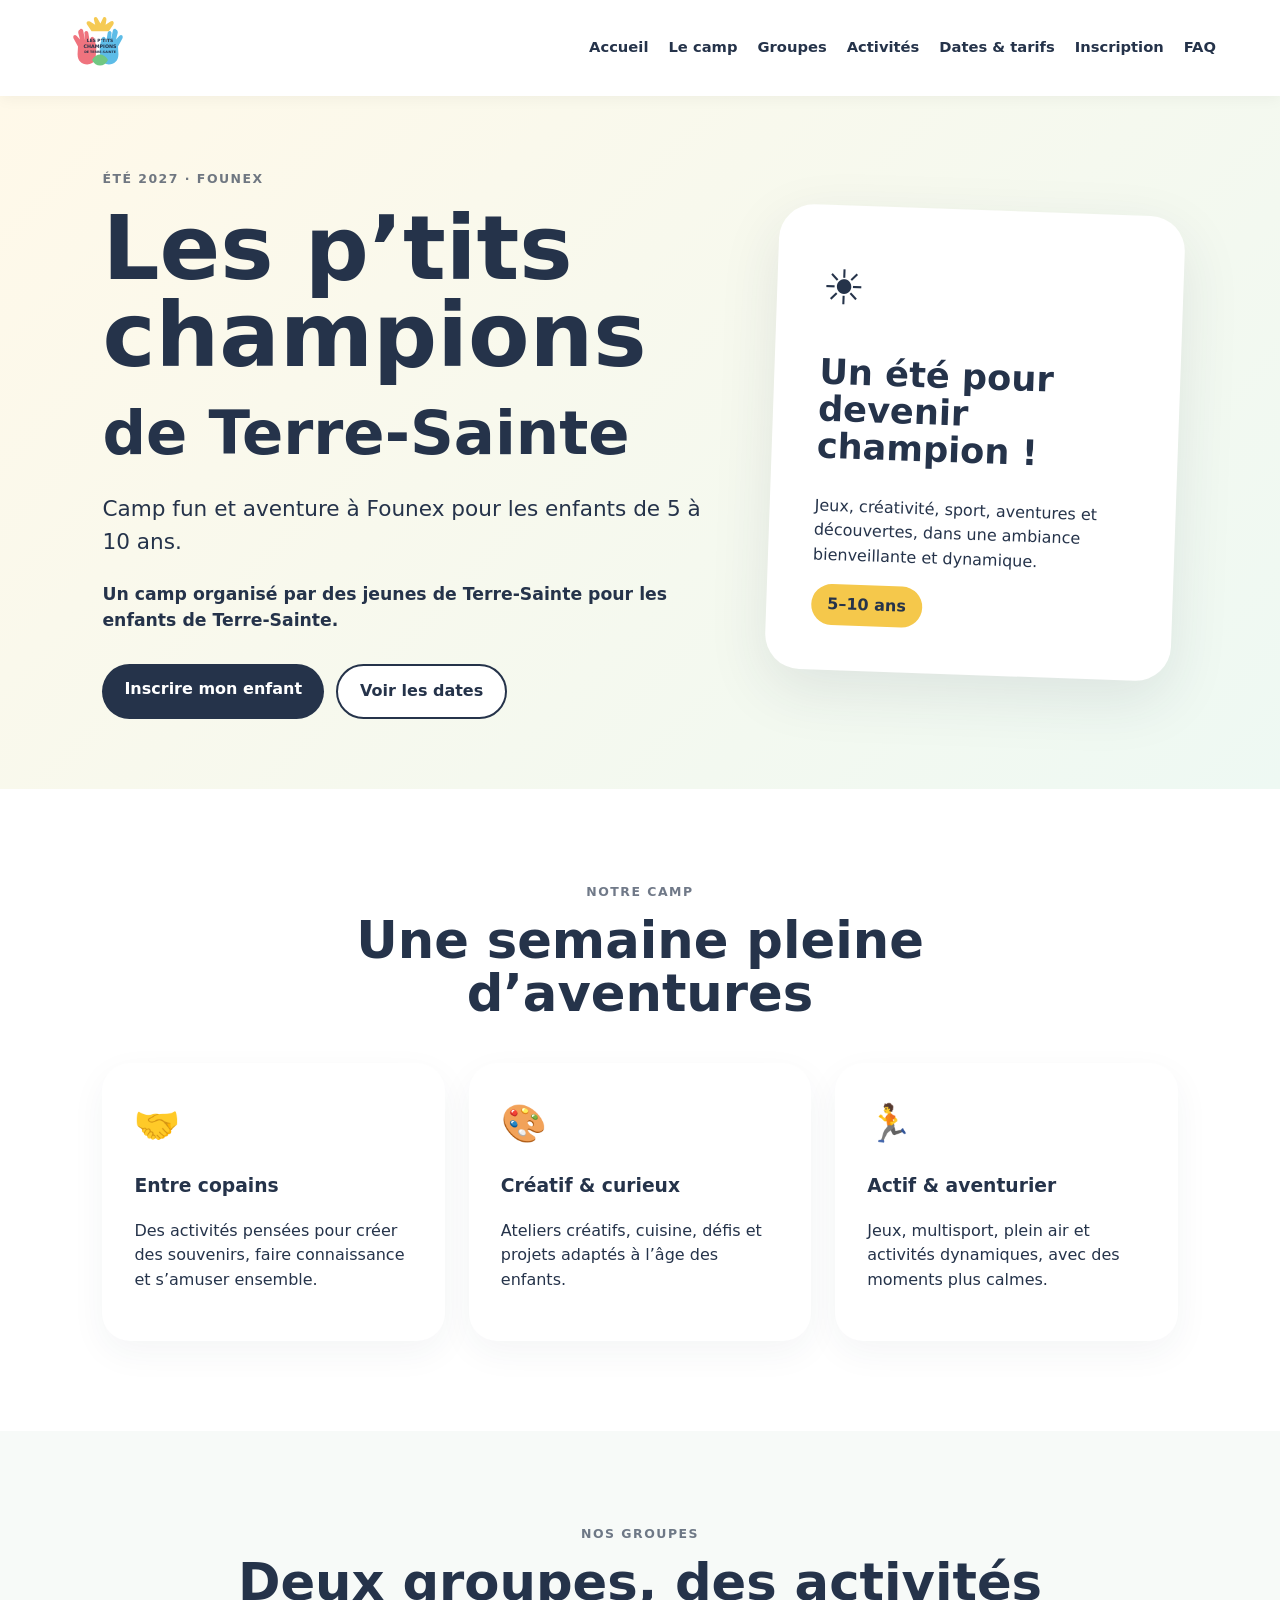
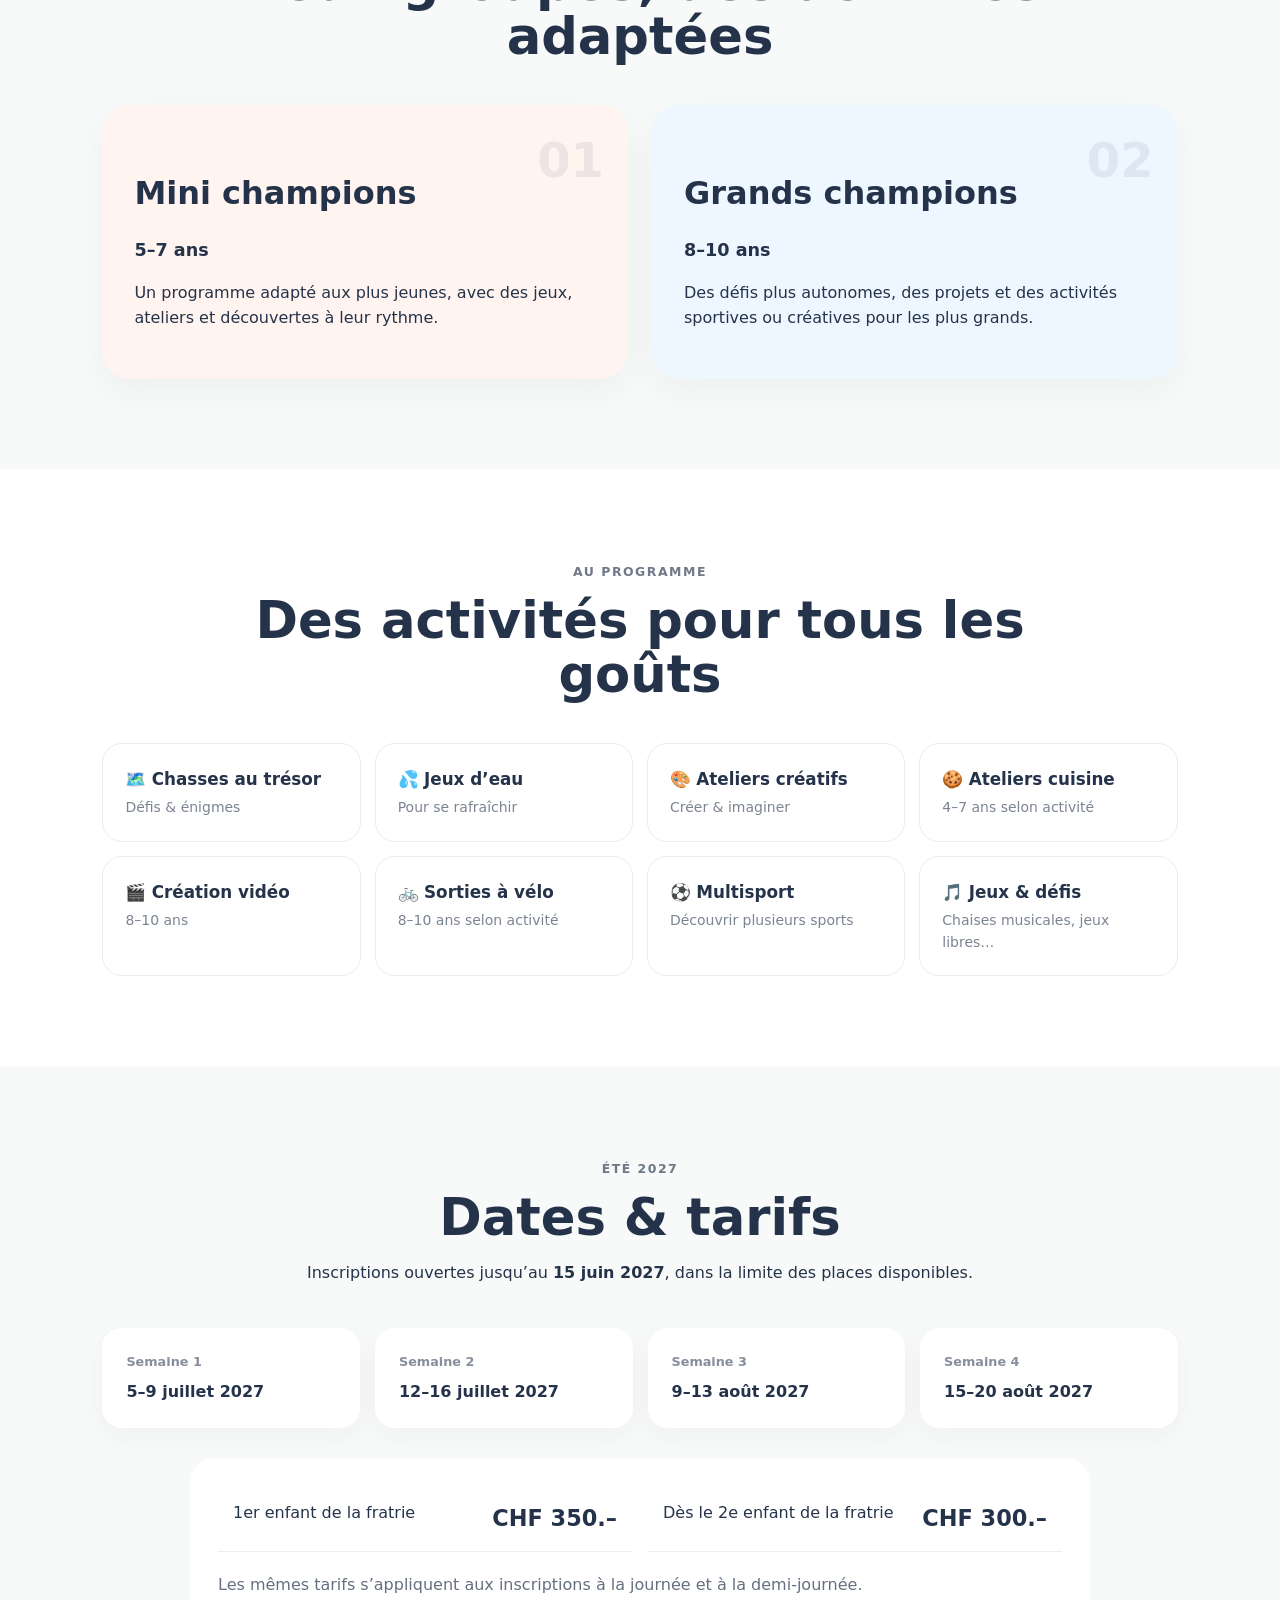
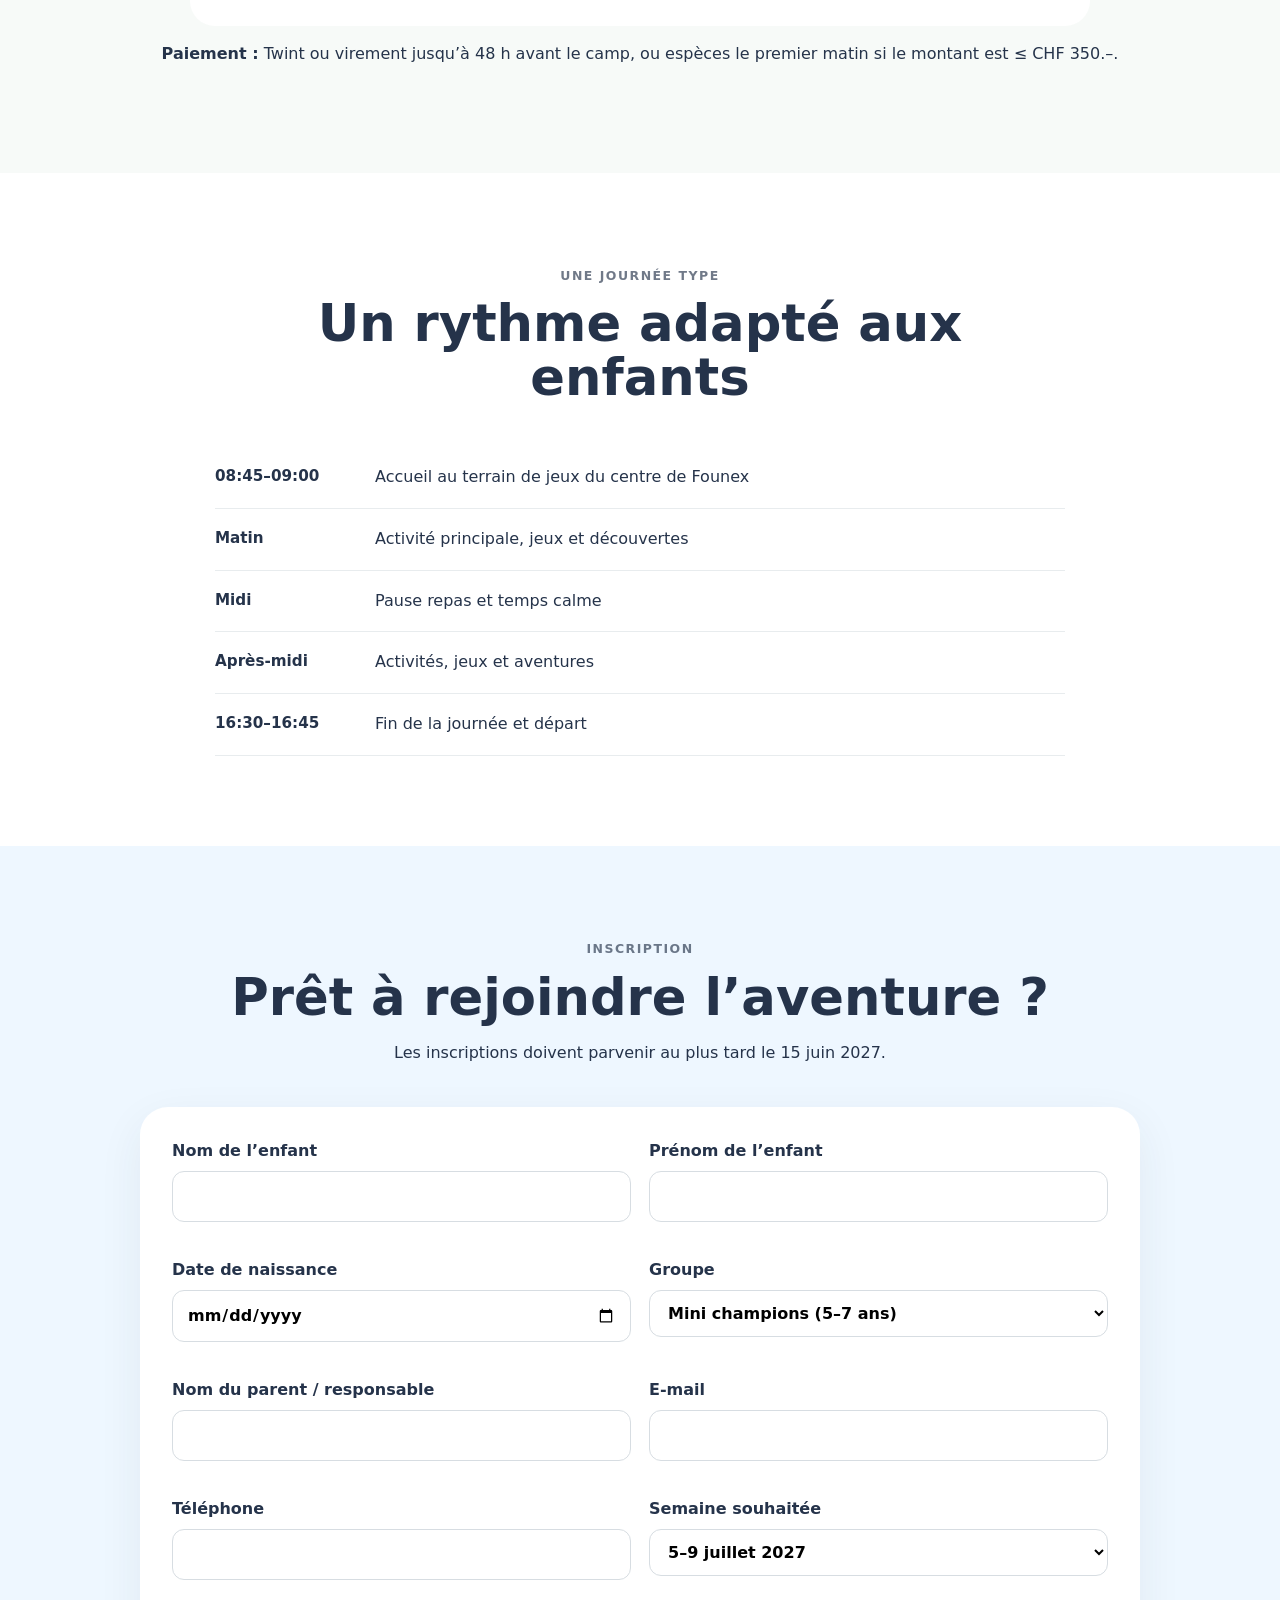
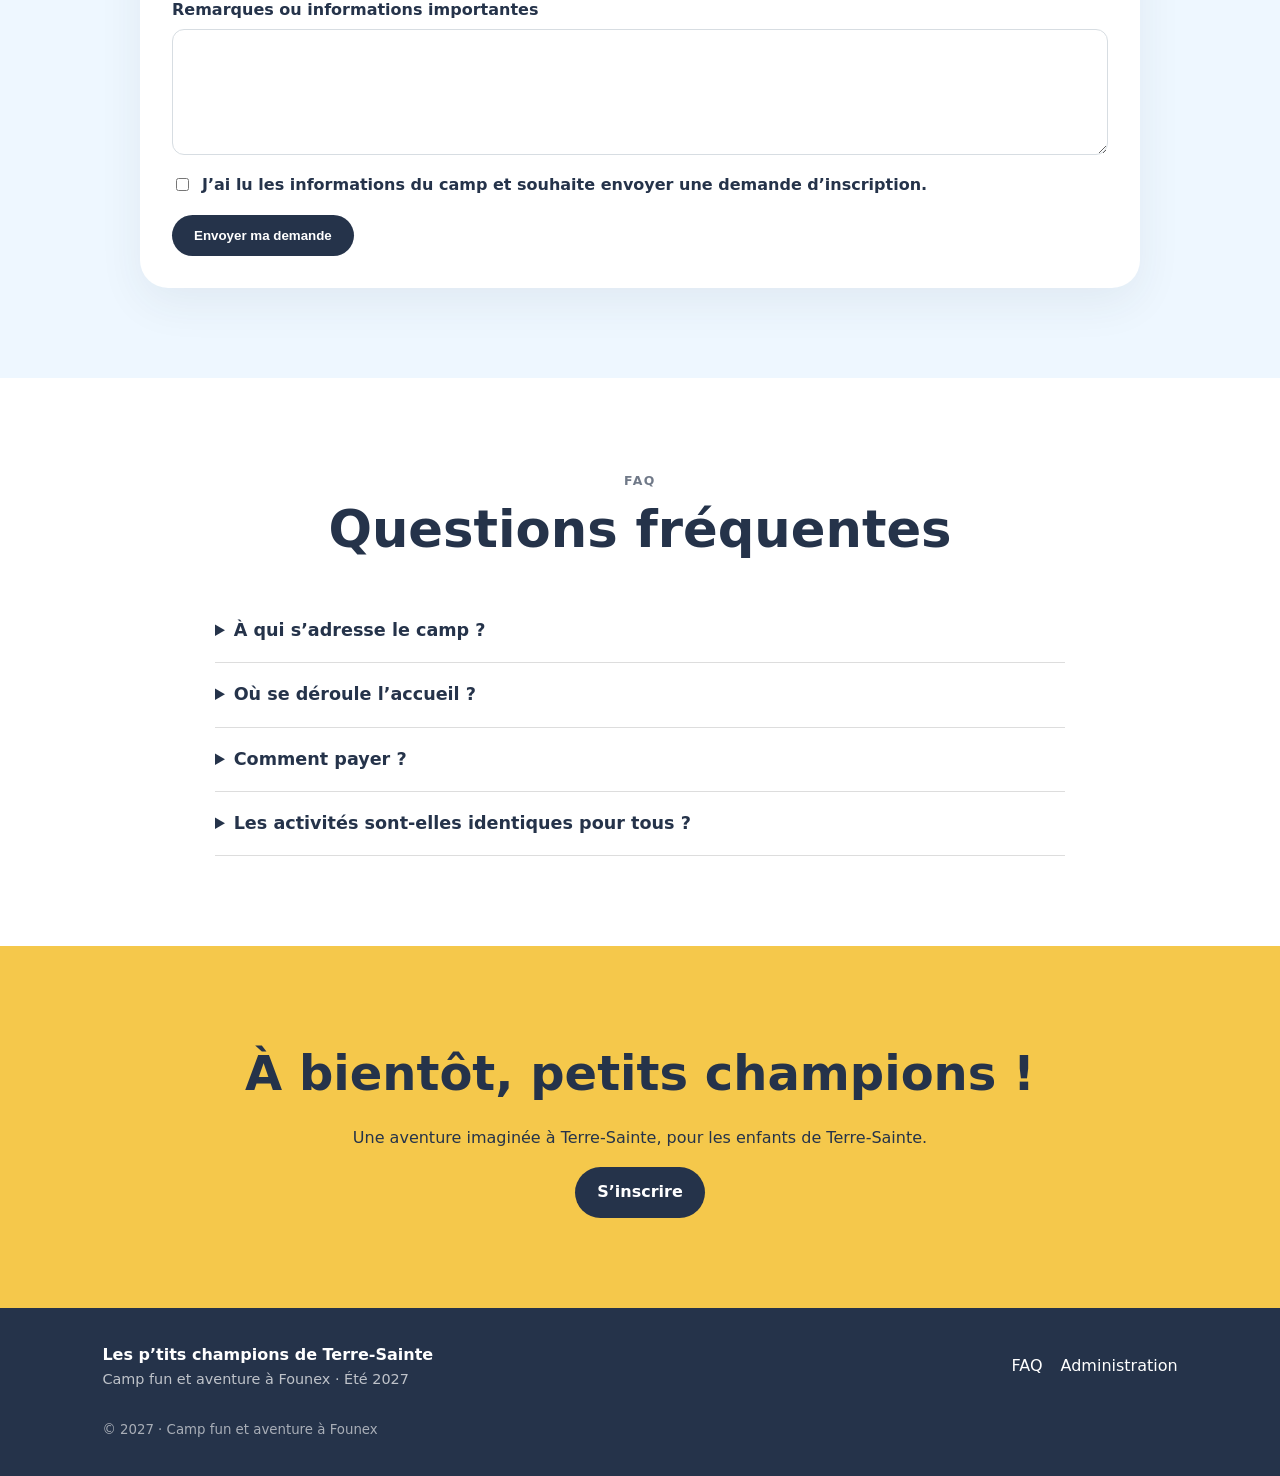
==== index.html @ ff78945b "Add files via upload" ====
<!doctype html>
<html lang="fr">
<head>
  <meta charset="utf-8">
  <meta name="viewport" content="width=device-width, initial-scale=1">
  <title>Les p’tits champions de Terre-Sainte | Camp fun et aventure à Founex</title>
  <meta name="description" content="Camp fun et aventure à Founex pour les enfants de Terre-Sainte, de 5 à 10 ans. Été 2027.">
  <link rel="stylesheet" href="styles.css">
</head>
<body>
<header class="site-header">
  <a class="brand" href="#accueil" aria-label="Accueil">
    <svg class="logo" viewBox="0 0 180 180" aria-hidden="true">
      <circle cx="90" cy="90" r="84" fill="#fff"/>
      <g opacity=".95">
        <path fill="#ef6c78" d="M46 55c-7-4-12 1-10 9l4 15-8-9c-5-5-11-1-8 6l11 20-1 18c-1 17 10 27 24 27 9 0 17-5 21-13l2-31-5-20c-2-7-9-7-10 0l-1 11-4-25c-1-7-8-8-10-1l2 20-5-25c-1-6-8-7-9-1z"/>
        <path fill="#55b9e6" d="M124 55c7-4 12 1 10 9l-4 15 8-9c5-5 11-1 8 6l-11 20 1 18c1 17-10 27-24 27-9 0-17-5-21-13l-2-31 5-20c2-7 9-7 10 0l1 11 4-25c1-7 8-8 10-1l-2 20 5-25c1-6 8-7 9-1z"/>
        <path fill="#f5c84b" d="M58 42c-4-6 1-11 7-8l13 8-3-12c-2-7 5-10 9-4l7 13 6-13c3-6 10-3 9 4l-2 12 12-8c6-4 11 2 7 8l-11 16H69z"/>
        <path fill="#69c57c" d="M70 130c4-9 13-14 20-14s16 5 20 14c-5 9-12 14-20 14s-15-5-20-14z"/>
      </g>
      <text x="90" y="84" text-anchor="middle" font-size="11" font-weight="800" fill="#25334a">LES P’TITS</text>
      <text x="90" y="99" text-anchor="middle" font-size="12" font-weight="900" fill="#25334a">CHAMPIONS</text>
      <text x="90" y="113" text-anchor="middle" font-size="8" font-weight="700" fill="#25334a">DE TERRE-SAINTE</text>
    </svg>
  </a>
  <button class="menu-toggle" aria-label="Ouvrir le menu">☰</button>
  <nav class="nav">
    <a href="#accueil">Accueil</a><a href="#camp">Le camp</a><a href="#groupes">Groupes</a>
    <a href="#activites">Activités</a><a href="#dates">Dates & tarifs</a><a href="#inscription">Inscription</a><a href="#faq">FAQ</a>
  </nav>
</header>

<main>
<section id="accueil" class="hero">
  <div class="hero-copy">
    <span class="eyebrow">ÉTÉ 2027 · FOUNEX</span>
    <h1>Les p’tits champions<br><span>de Terre-Sainte</span></h1>
    <p class="lead">Camp fun et aventure à Founex pour les enfants de 5 à 10 ans.</p>
    <p class="intro"><strong>Un camp organisé par des jeunes de Terre-Sainte pour les enfants de Terre-Sainte.</strong></p>
    <div class="actions"><a class="btn primary" href="#inscription">Inscrire mon enfant</a><a class="btn secondary" href="#dates">Voir les dates</a></div>
  </div>
  <div class="hero-card">
    <div class="sun">☀️</div>
    <h2>Un été pour<br>devenir champion !</h2>
    <p>Jeux, créativité, sport, aventures et découvertes, dans une ambiance bienveillante et dynamique.</p>
    <div class="age">5–10 ans</div>
  </div>
</section>

<section id="camp" class="section">
  <div class="section-heading"><span class="eyebrow">NOTRE CAMP</span><h2>Une semaine pleine d’aventures</h2></div>
  <div class="cards three">
    <article class="card"><div class="icon">🤝</div><h3>Entre copains</h3><p>Des activités pensées pour créer des souvenirs, faire connaissance et s’amuser ensemble.</p></article>
    <article class="card"><div class="icon">🎨</div><h3>Créatif & curieux</h3><p>Ateliers créatifs, cuisine, défis et projets adaptés à l’âge des enfants.</p></article>
    <article class="card"><div class="icon">🏃</div><h3>Actif & aventurier</h3><p>Jeux, multisport, plein air et activités dynamiques, avec des moments plus calmes.</p></article>
  </div>
</section>

<section id="groupes" class="section tinted">
  <div class="section-heading"><span class="eyebrow">NOS GROUPES</span><h2>Deux groupes, des activités adaptées</h2></div>
  <div class="cards two">
    <article class="group-card mini"><div class="group-number">01</div><h3>Mini champions</h3><p class="age-label">5–7 ans</p><p>Un programme adapté aux plus jeunes, avec des jeux, ateliers et découvertes à leur rythme.</p></article>
    <article class="group-card grands"><div class="group-number">02</div><h3>Grands champions</h3><p class="age-label">8–10 ans</p><p>Des défis plus autonomes, des projets et des activités sportives ou créatives pour les plus grands.</p></article>
  </div>
</section>

<section id="activites" class="section">
  <div class="section-heading"><span class="eyebrow">AU PROGRAMME</span><h2>Des activités pour tous les goûts</h2></div>
  <div class="activity-grid">
    <div>🗺️ <strong>Chasses au trésor</strong><small>Défis & énigmes</small></div>
    <div>💦 <strong>Jeux d’eau</strong><small>Pour se rafraîchir</small></div>
    <div>🎨 <strong>Ateliers créatifs</strong><small>Créer & imaginer</small></div>
    <div>🍪 <strong>Ateliers cuisine</strong><small>4–7 ans selon activité</small></div>
    <div>🎬 <strong>Création vidéo</strong><small>8–10 ans</small></div>
    <div>🚲 <strong>Sorties à vélo</strong><small>8–10 ans selon activité</small></div>
    <div>⚽ <strong>Multisport</strong><small>Découvrir plusieurs sports</small></div>
    <div>🎵 <strong>Jeux & défis</strong><small>Chaises musicales, jeux libres…</small></div>
  </div>
</section>

<section id="dates" class="section tinted">
  <div class="section-heading"><span class="eyebrow">ÉTÉ 2027</span><h2>Dates & tarifs</h2><p>Inscriptions ouvertes jusqu’au <strong>15 juin 2027</strong>, dans la limite des places disponibles.</p></div>
  <div class="dates-grid">
    <div class="date-card"><span>Semaine 1</span><strong>5–9 juillet 2027</strong></div>
    <div class="date-card"><span>Semaine 2</span><strong>12–16 juillet 2027</strong></div>
    <div class="date-card"><span>Semaine 3</span><strong>9–13 août 2027</strong></div>
    <div class="date-card"><span>Semaine 4</span><strong>15–20 août 2027</strong></div>
  </div>
  <div class="price-box">
    <div><span>1er enfant de la fratrie</span><strong>CHF 350.–</strong></div>
    <div><span>Dès le 2e enfant de la fratrie</span><strong>CHF 300.–</strong></div>
    <p>Les mêmes tarifs s’appliquent aux inscriptions à la journée et à la demi-journée.</p>
  </div>
  <p class="payment"><strong>Paiement :</strong> Twint ou virement jusqu’à 48 h avant le camp, ou espèces le premier matin si le montant est ≤ CHF 350.–.</p>
</section>

<section class="section">
  <div class="section-heading"><span class="eyebrow">UNE JOURNÉE TYPE</span><h2>Un rythme adapté aux enfants</h2></div>
  <div class="timeline">
    <div><b>08:45–09:00</b><span>Accueil au terrain de jeux du centre de Founex</span></div>
    <div><b>Matin</b><span>Activité principale, jeux et découvertes</span></div>
    <div><b>Midi</b><span>Pause repas et temps calme</span></div>
    <div><b>Après-midi</b><span>Activités, jeux et aventures</span></div>
    <div><b>16:30–16:45</b><span>Fin de la journée et départ</span></div>
  </div>
</section>

<section id="inscription" class="section registration">
  <div class="section-heading"><span class="eyebrow">INSCRIPTION</span><h2>Prêt à rejoindre l’aventure ?</h2><p>Les inscriptions doivent parvenir au plus tard le 15 juin 2027.</p></div>
  <div class="form-card">
    <form onsubmit="event.preventDefault(); alert('Merci ! Le formulaire est prêt à être relié à votre système d’inscription.');">
      <div class="form-grid">
        <label>Nom de l’enfant<input required name="child_name"></label>
        <label>Prénom de l’enfant<input required name="child_firstname"></label>
        <label>Date de naissance<input required type="date" name="birth"></label>
        <label>Groupe<select name="group"><option>Mini champions (5–7 ans)</option><option>Grands champions (8–10 ans)</option></select></label>
        <label>Nom du parent / responsable<input required name="parent"></label>
        <label>E-mail<input required type="email" name="email"></label>
        <label>Téléphone<input required name="phone"></label>
        <label>Semaine souhaitée<select name="week"><option>5–9 juillet 2027</option><option>12–16 juillet 2027</option><option>9–13 août 2027</option><option>15–20 août 2027</option></select></label>
      </div>
      <label>Remarques ou informations importantes<textarea name="notes" rows="4"></textarea></label>
      <label class="check"><input type="checkbox" required> J’ai lu les informations du camp et souhaite envoyer une demande d’inscription.</label>
      <button class="btn primary" type="submit">Envoyer ma demande</button>
    </form>
  </div>
</section>

<section id="faq" class="section">
  <div class="section-heading"><span class="eyebrow">FAQ</span><h2>Questions fréquentes</h2></div>
  <div class="faq">
    <details><summary>À qui s’adresse le camp ?</summary><p>Aux enfants de 5 à 10 ans, répartis en deux groupes : Mini champions (5–7 ans) et Grands champions (8–10 ans).</p></details>
    <details><summary>Où se déroule l’accueil ?</summary><p>L’accueil et le départ se font au terrain de jeux du centre de Founex, selon les horaires indiqués sur le site.</p></details>
    <details><summary>Comment payer ?</summary><p>Par Twint ou virement jusqu’à 48 heures avant le camp, ou en espèces le premier matin si le montant est inférieur ou égal à CHF 350.–.</p></details>
    <details><summary>Les activités sont-elles identiques pour tous ?</summary><p>Non. Certaines activités sont adaptées ou séparées selon les groupes d’âge.</p></details>
  </div>
</section>

<section class="cta"><h2>À bientôt, petits champions !</h2><p>Une aventure imaginée à Terre-Sainte, pour les enfants de Terre-Sainte.</p><a class="btn primary" href="#inscription">S’inscrire</a></section>
</main>

<footer><div class="footer-brand"><strong>Les p’tits champions de Terre-Sainte</strong><span>Camp fun et aventure à Founex · Été 2027</span></div><div><a href="#faq">FAQ</a><a href="admin.html">Administration</a></div><small>© 2027 · Camp fun et aventure à Founex</small></footer>
<script src="script.js"></script>
</body>
</html>
---- styles.css ----
*{box-sizing:border-box}html{scroll-behavior:smooth}body{margin:0;font-family:system-ui,-apple-system,BlinkMacSystemFont,"Segoe UI",sans-serif;color:#25334a;background:#fff;line-height:1.55}a{text-decoration:none;color:inherit}.site-header{position:sticky;top:0;z-index:20;display:flex;align-items:center;gap:28px;padding:8px 5%;background:rgba(255,255,255,.95);backdrop-filter:blur(12px);box-shadow:0 2px 15px #0000000d}.brand{display:block}.logo{width:72px;height:72px}.nav{margin-left:auto;display:flex;gap:20px;font-weight:700;font-size:.92rem}.nav a:hover{opacity:.65}.menu-toggle{display:none;border:0;background:none;font-size:1.6rem}.hero{min-height:640px;padding:70px 8%;display:grid;grid-template-columns:1.2fr .8fr;gap:60px;align-items:center;background:linear-gradient(135deg,#fff9e9,#eef9f3)}.eyebrow{letter-spacing:.12em;font-size:.78rem;font-weight:900;opacity:.65}.hero h1{font-size:clamp(3rem,7vw,6.5rem);line-height:.98;margin:14px 0 24px}.hero h1 span{font-size:.68em}.lead{font-size:1.35rem;max-width:650px}.intro{font-size:1.08rem;max-width:620px}.actions{display:flex;gap:12px;flex-wrap:wrap;margin-top:30px}.btn{display:inline-block;border:0;border-radius:999px;padding:13px 22px;font-weight:800;cursor:pointer}.primary{background:#25334a;color:#fff}.secondary{background:#fff;border:2px solid #25334a}.hero-card{background:#fff;border-radius:35px;padding:45px;box-shadow:0 20px 60px #25334a1a;transform:rotate(2deg)}.hero-card .sun{font-size:3rem}.hero-card h2{font-size:2.2rem;line-height:1.05}.age{display:inline-block;background:#f5c84b;border-radius:999px;padding:8px 16px;font-weight:900}.section{padding:90px 8%}.tinted{background:#f7faf8}.section-heading{max-width:850px;margin:0 auto 42px;text-align:center}.section-heading h2{font-size:clamp(2rem,4vw,3.4rem);line-height:1.05;margin:10px 0 14px}.cards{display:grid;gap:24px;max-width:1100px;margin:auto}.cards.three{grid-template-columns:repeat(3,1fr)}.cards.two{grid-template-columns:repeat(2,1fr)}.card,.group-card{padding:32px;border-radius:28px;background:#fff;box-shadow:0 12px 35px #25334a0d}.icon{font-size:2.3rem}.group-card{min-height:240px;position:relative;overflow:hidden}.group-card.mini{background:#fff4f0}.group-card.grands{background:#eef7ff}.group-number{position:absolute;right:24px;top:18px;font-size:3rem;font-weight:900;opacity:.08}.group-card h3{font-size:2rem;margin-bottom:0}.age-label{font-weight:900;font-size:1.1rem}.activity-grid{max-width:1100px;margin:auto;display:grid;grid-template-columns:repeat(4,1fr);gap:14px}.activity-grid div{padding:22px;background:#fff;border:1px solid #e9edf0;border-radius:20px;font-size:1.05rem}.activity-grid small{display:block;opacity:.6;margin-top:5px}.dates-grid{max-width:1100px;margin:auto;display:grid;grid-template-columns:repeat(4,1fr);gap:15px}.date-card{background:#fff;border-radius:20px;padding:24px;box-shadow:0 8px 25px #25334a0b}.date-card span{display:block;font-size:.8rem;font-weight:800;opacity:.55}.date-card strong{display:block;margin-top:8px}.price-box{max-width:900px;margin:30px auto 10px;background:#fff;border-radius:25px;padding:28px;display:grid;grid-template-columns:1fr 1fr;gap:16px}.price-box div{display:flex;justify-content:space-between;gap:20px;padding:15px;border-bottom:1px solid #eee}.price-box strong{font-size:1.4rem}.price-box p{grid-column:1/-1;margin:5px 0 0;opacity:.7}.payment{text-align:center}.timeline{max-width:850px;margin:auto}.timeline div{display:grid;grid-template-columns:160px 1fr;padding:18px 0;border-bottom:1px solid #e8ecee}.timeline b{font-size:.95rem}.registration{background:#eef7ff}.form-card{max-width:1000px;margin:auto;background:#fff;padding:32px;border-radius:28px;box-shadow:0 15px 45px #25334a12}.form-grid{display:grid;grid-template-columns:1fr 1fr;gap:18px}label{display:block;font-weight:700;margin-bottom:18px}input,select,textarea{display:block;width:100%;margin-top:7px;padding:12px 14px;border:1px solid #d7dde2;border-radius:12px;font:inherit;background:#fff}.check{display:flex;gap:10px;align-items:flex-start}.check input{width:auto;margin-top:5px}.faq{max-width:850px;margin:auto}.faq details{border-bottom:1px solid #ddd;padding:18px 0}.faq summary{cursor:pointer;font-weight:800;font-size:1.1rem}.cta{text-align:center;padding:90px 8%;background:#f5c84b}.cta h2{font-size:3rem;margin:0 0 8px}.cta .primary{background:#25334a}footer{padding:35px 8%;background:#25334a;color:#fff;display:flex;align-items:center;gap:30px;flex-wrap:wrap}footer div:nth-child(2){margin-left:auto;display:flex;gap:18px}footer small{width:100%;opacity:.6}.footer-brand span{display:block;opacity:.7;font-size:.9rem}@media(max-width:850px){.nav{display:none;position:absolute;left:0;right:0;top:88px;background:#fff;padding:20px 8%;flex-direction:column}.nav.open{display:flex}.menu-toggle{display:block;margin-left:auto}.hero{grid-template-columns:1fr;padding-top:45px}.hero-card{transform:none}.cards.three,.cards.two,.dates-grid,.activity-grid{grid-template-columns:1fr}.price-box,.form-grid{grid-template-columns:1fr}.price-box p{grid-column:auto}.timeline div{grid-template-columns:1fr;gap:4px}footer div:nth-child(2){margin-left:0}}
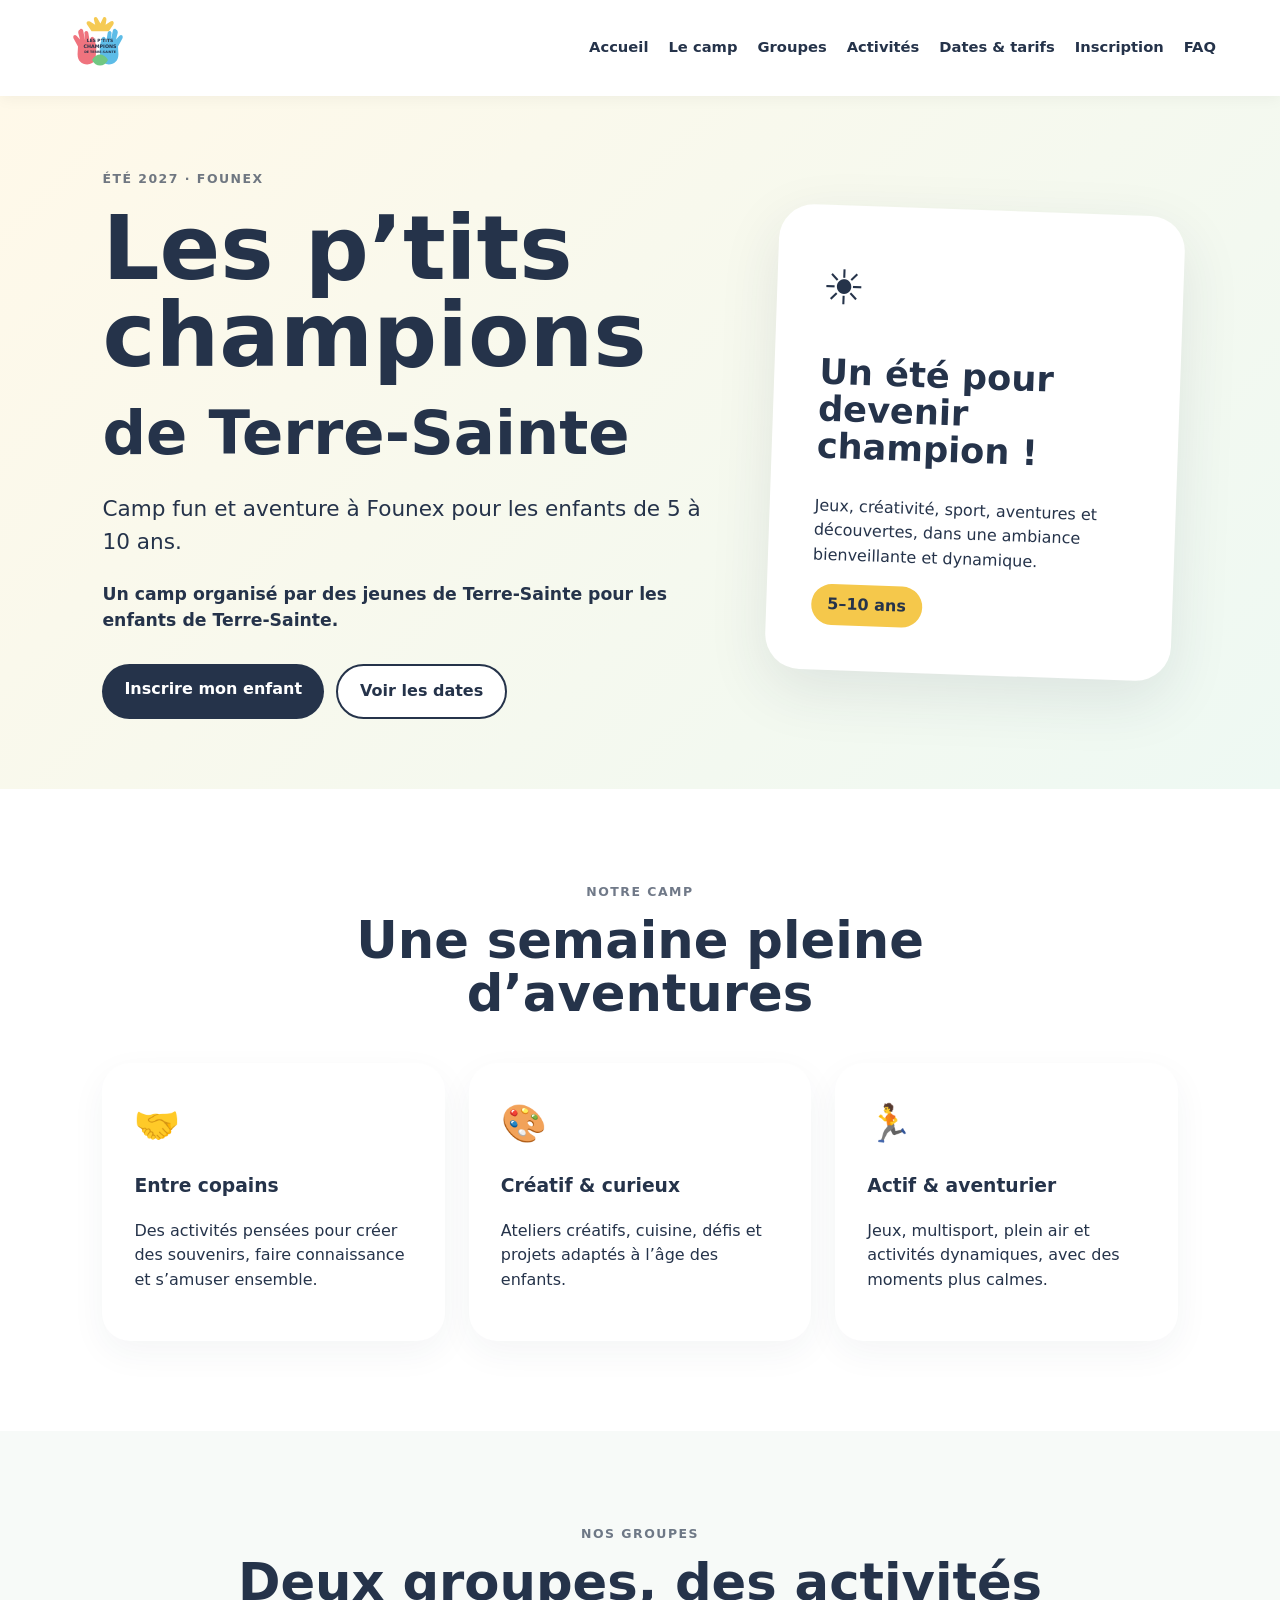
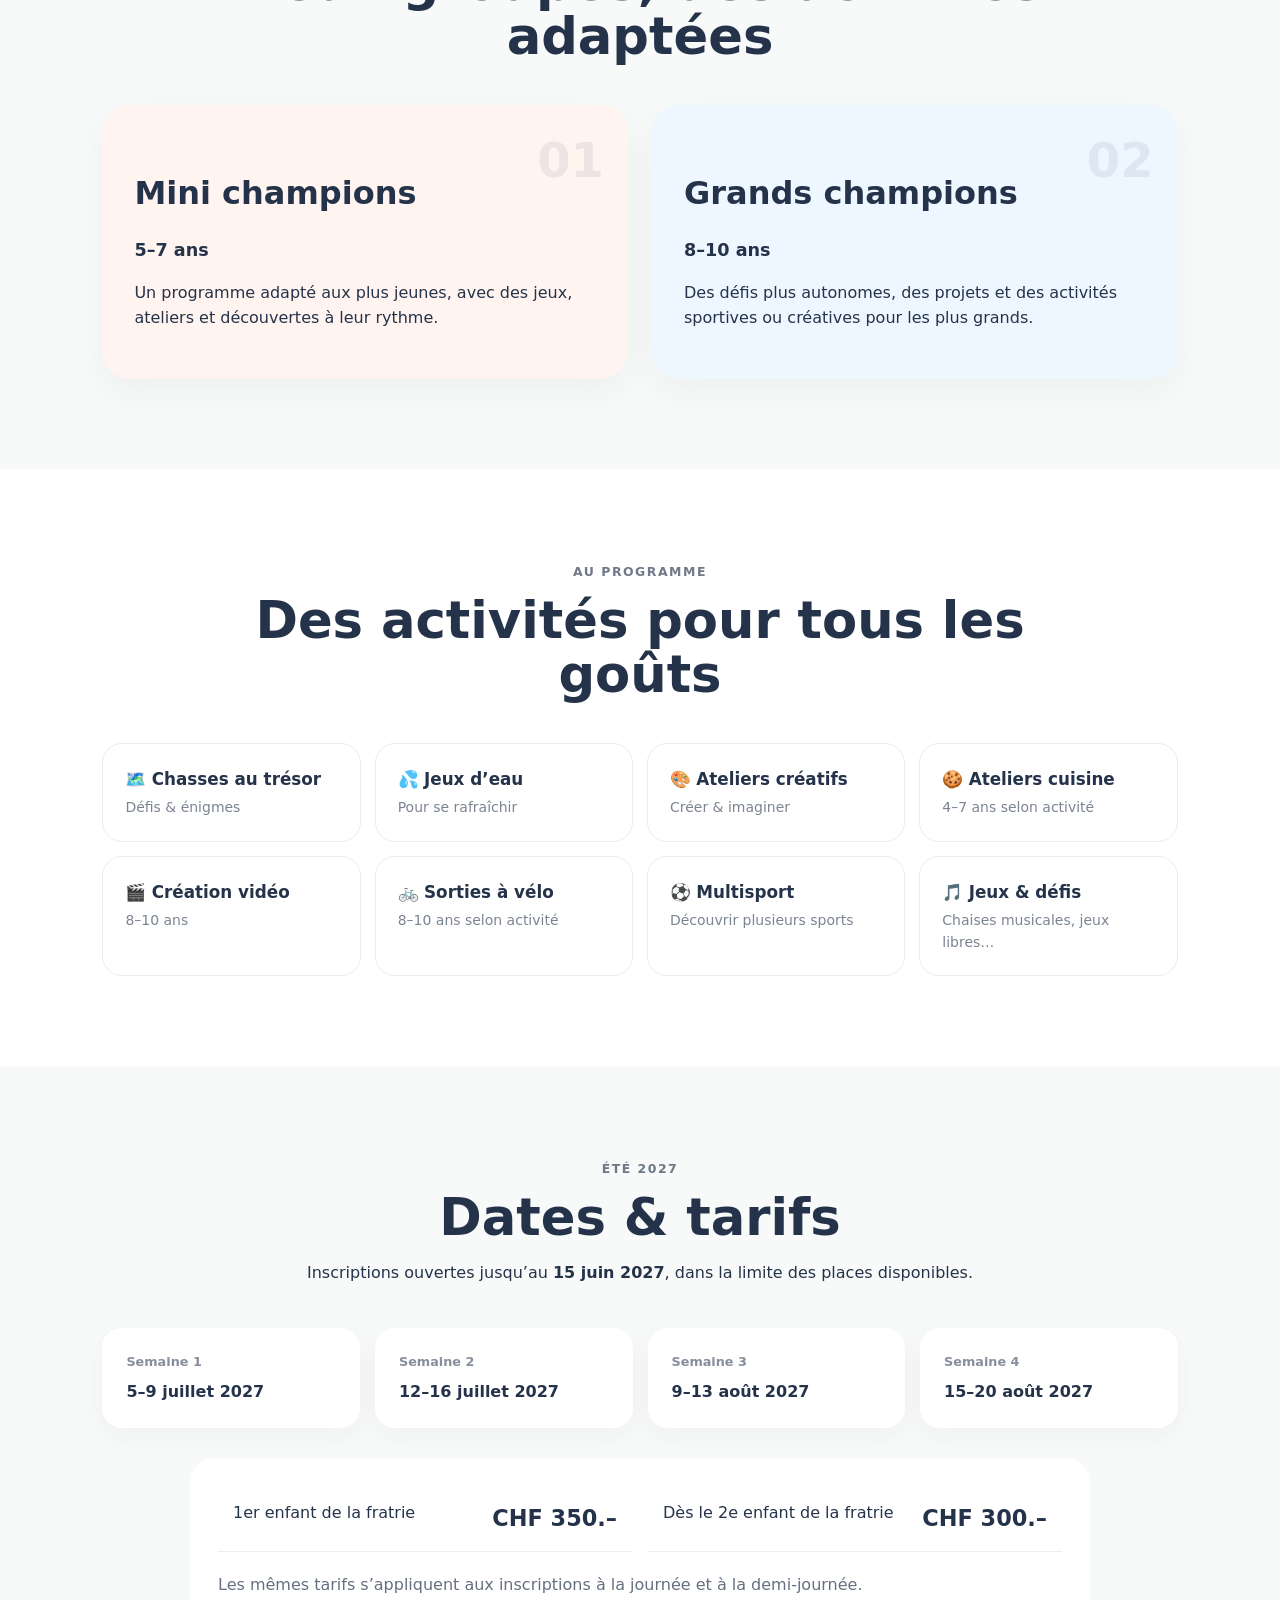
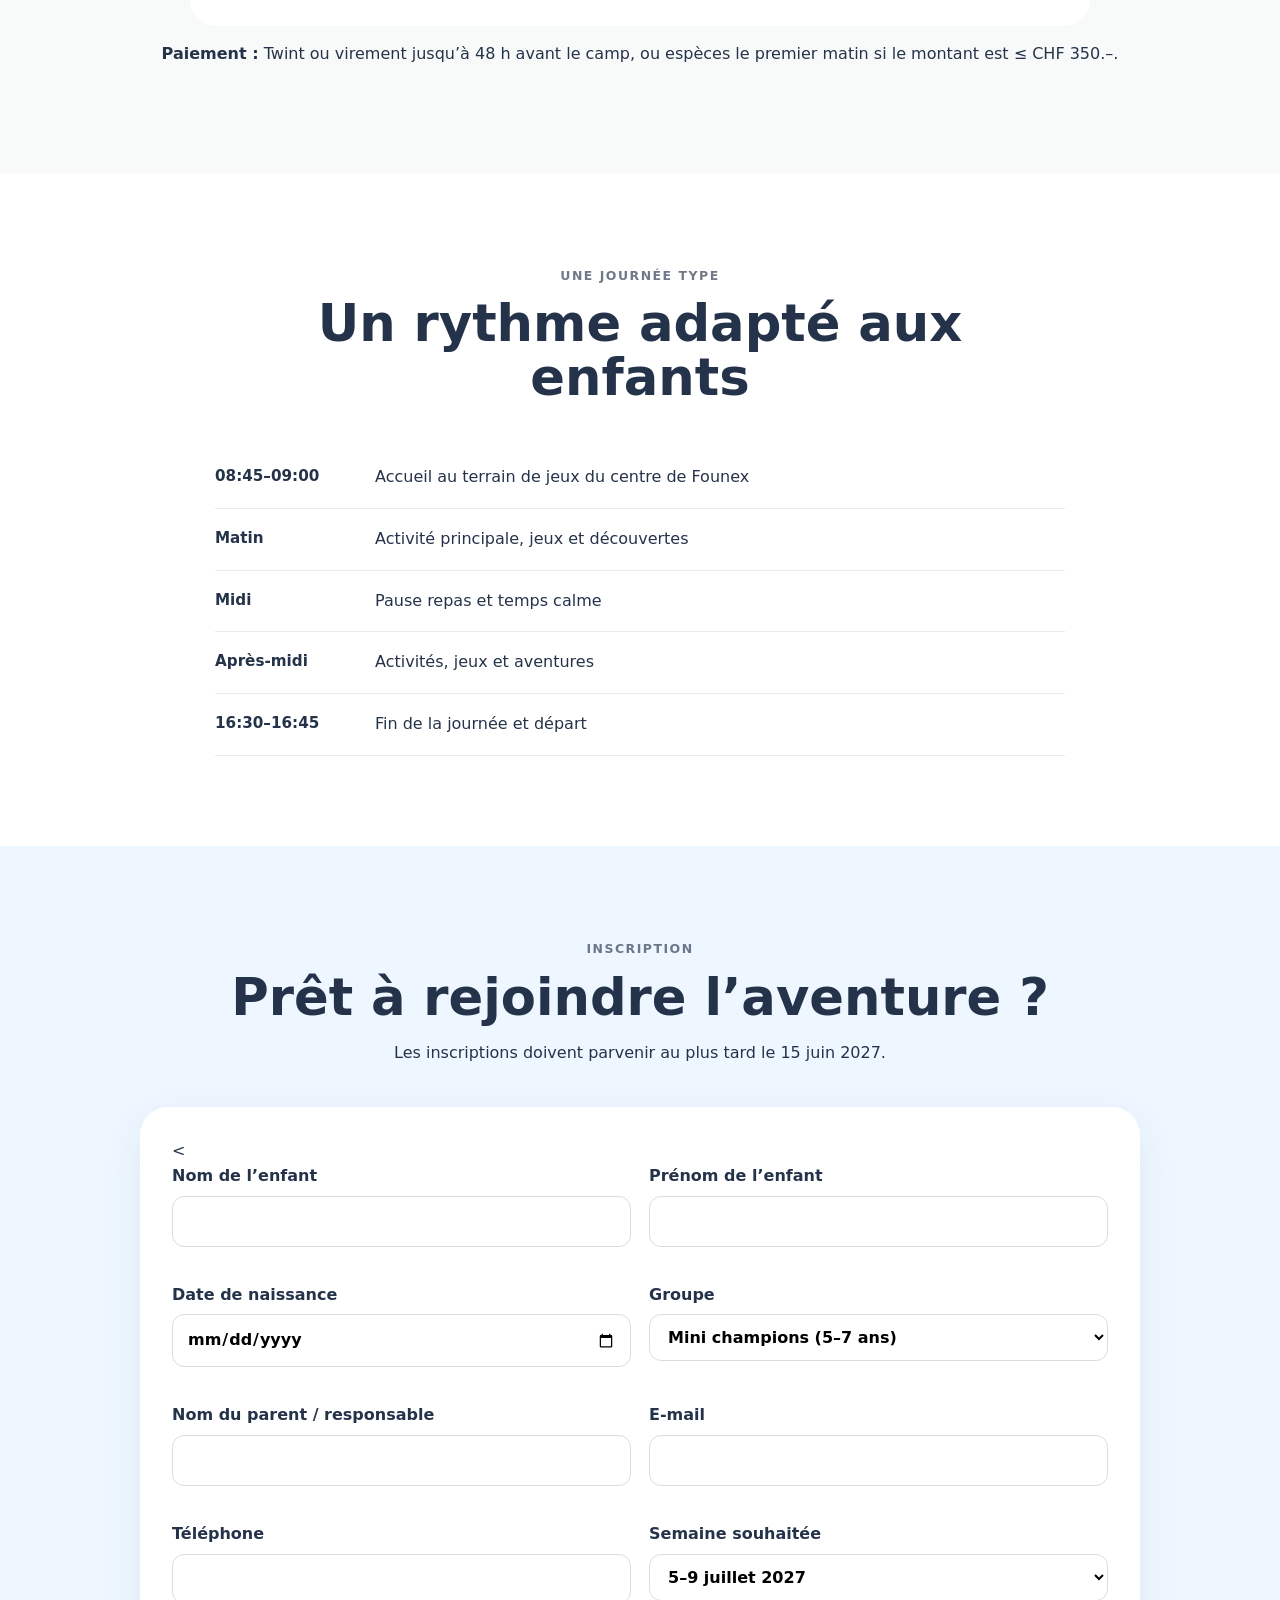
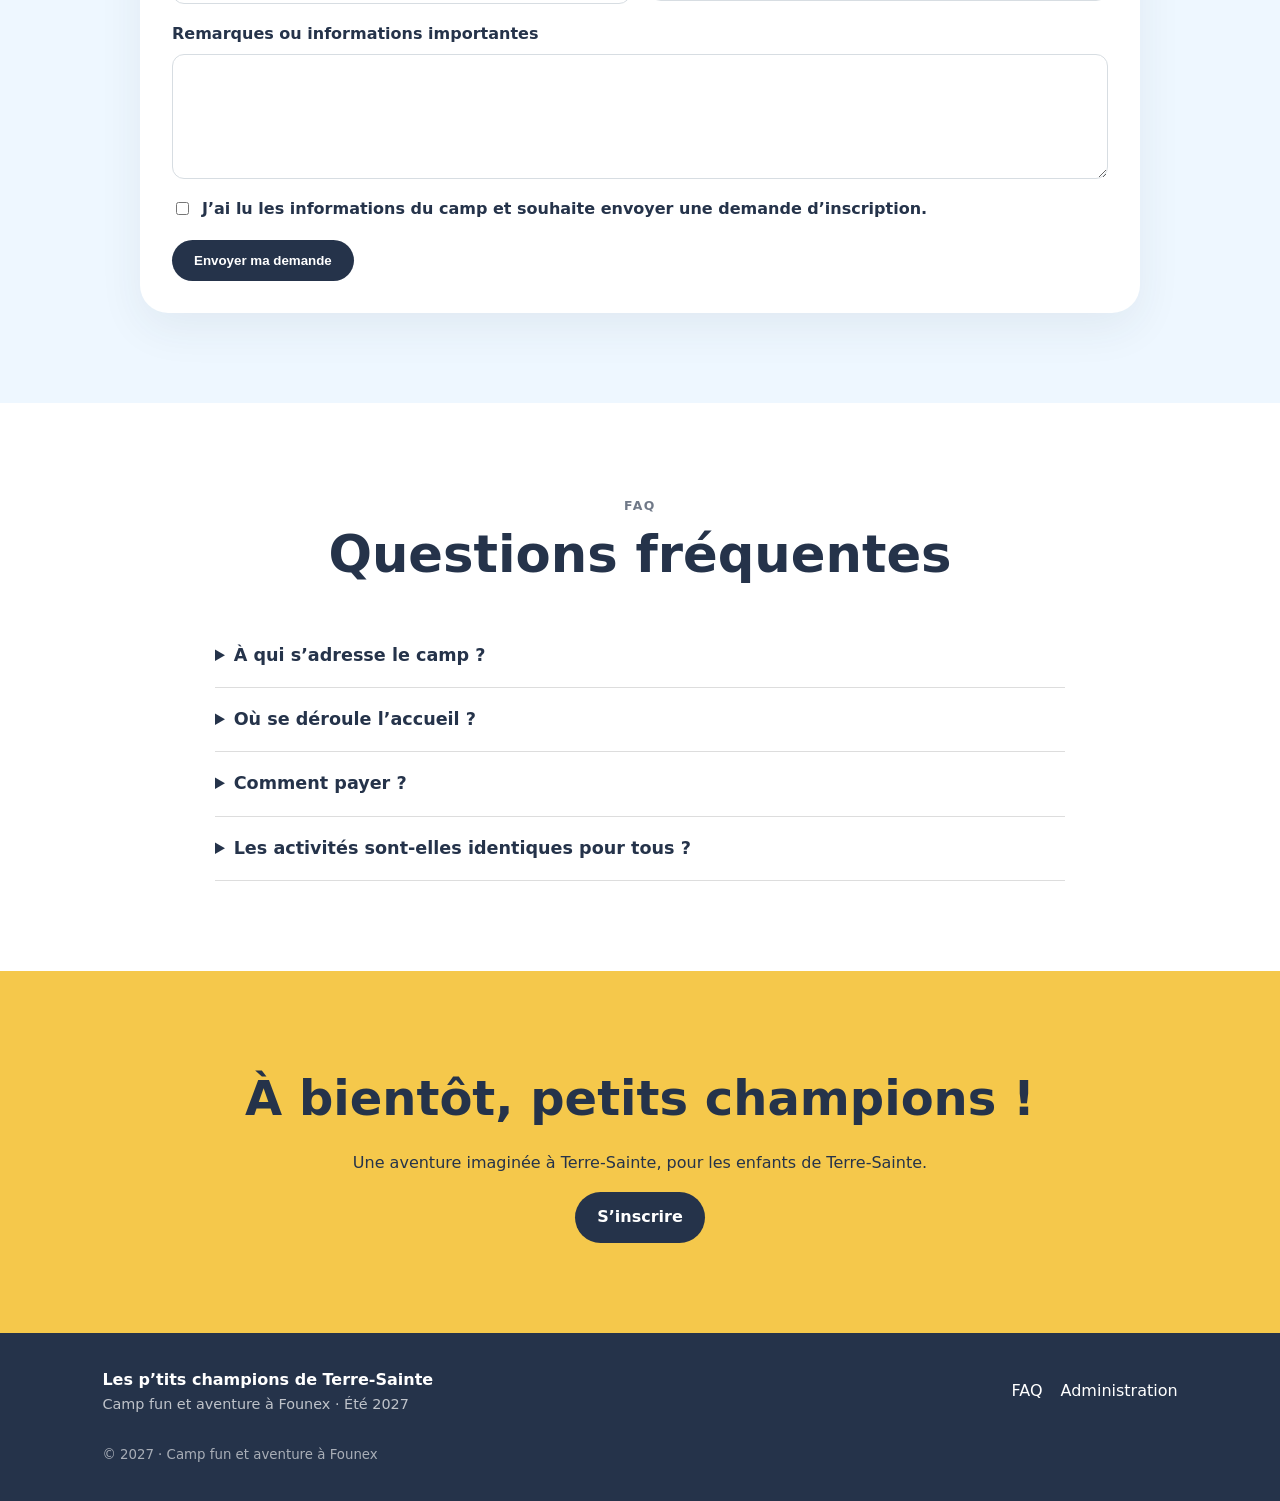
==== commit dd1b0e53: "Update form to include action URL and method Connection à Webform" ====
--- a/index.html
+++ b/index.html
@@ -108,7 +108,7 @@
 <section id="inscription" class="section registration">
   <div class="section-heading"><span class="eyebrow">INSCRIPTION</span><h2>Prêt à rejoindre l’aventure ?</h2><p>Les inscriptions doivent parvenir au plus tard le 15 juin 2027.</p></div>
   <div class="form-card">
-    <form onsubmit="event.preventDefault(); alert('Merci ! Le formulaire est prêt à être relié à votre système d’inscription.');">
+    <<form action="https://send.webforms.to/wft_8nikhew5dqtw7s926atw" method="POST">
       <div class="form-grid">
         <label>Nom de l’enfant<input required name="child_name"></label>
         <label>Prénom de l’enfant<input required name="child_firstname"></label>
@@ -121,6 +121,7 @@
       </div>
       <label>Remarques ou informations importantes<textarea name="notes" rows="4"></textarea></label>
       <label class="check"><input type="checkbox" required> J’ai lu les informations du camp et souhaite envoyer une demande d’inscription.</label>
+      <input type="text" name="_gotcha" style="display:none" tabindex="-1" autocomplete="off">
       <button class="btn primary" type="submit">Envoyer ma demande</button>
     </form>
   </div>
@@ -142,4 +143,4 @@
 <footer><div class="footer-brand"><strong>Les p’tits champions de Terre-Sainte</strong><span>Camp fun et aventure à Founex · Été 2027</span></div><div><a href="#faq">FAQ</a><a href="admin.html">Administration</a></div><small>© 2027 · Camp fun et aventure à Founex</small></footer>
 <script src="script.js"></script>
 </body>
-</html>+</html>
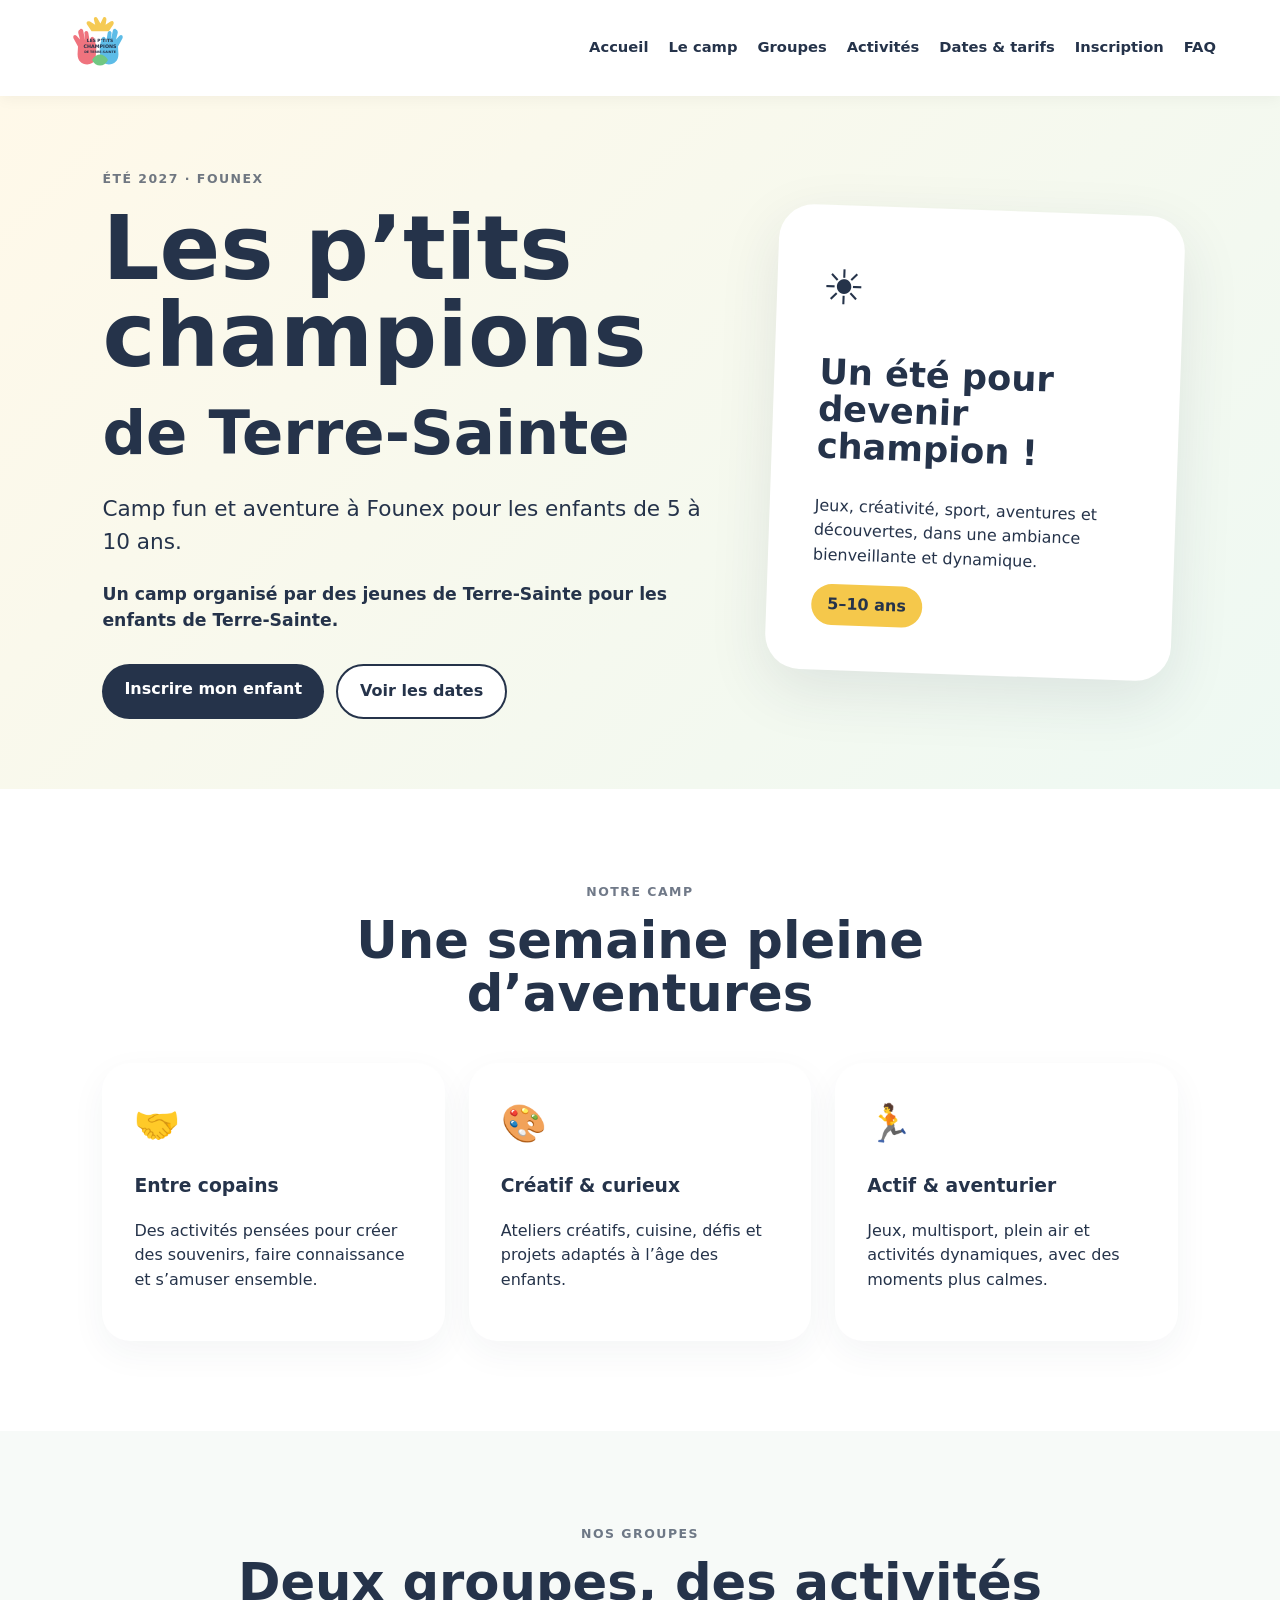
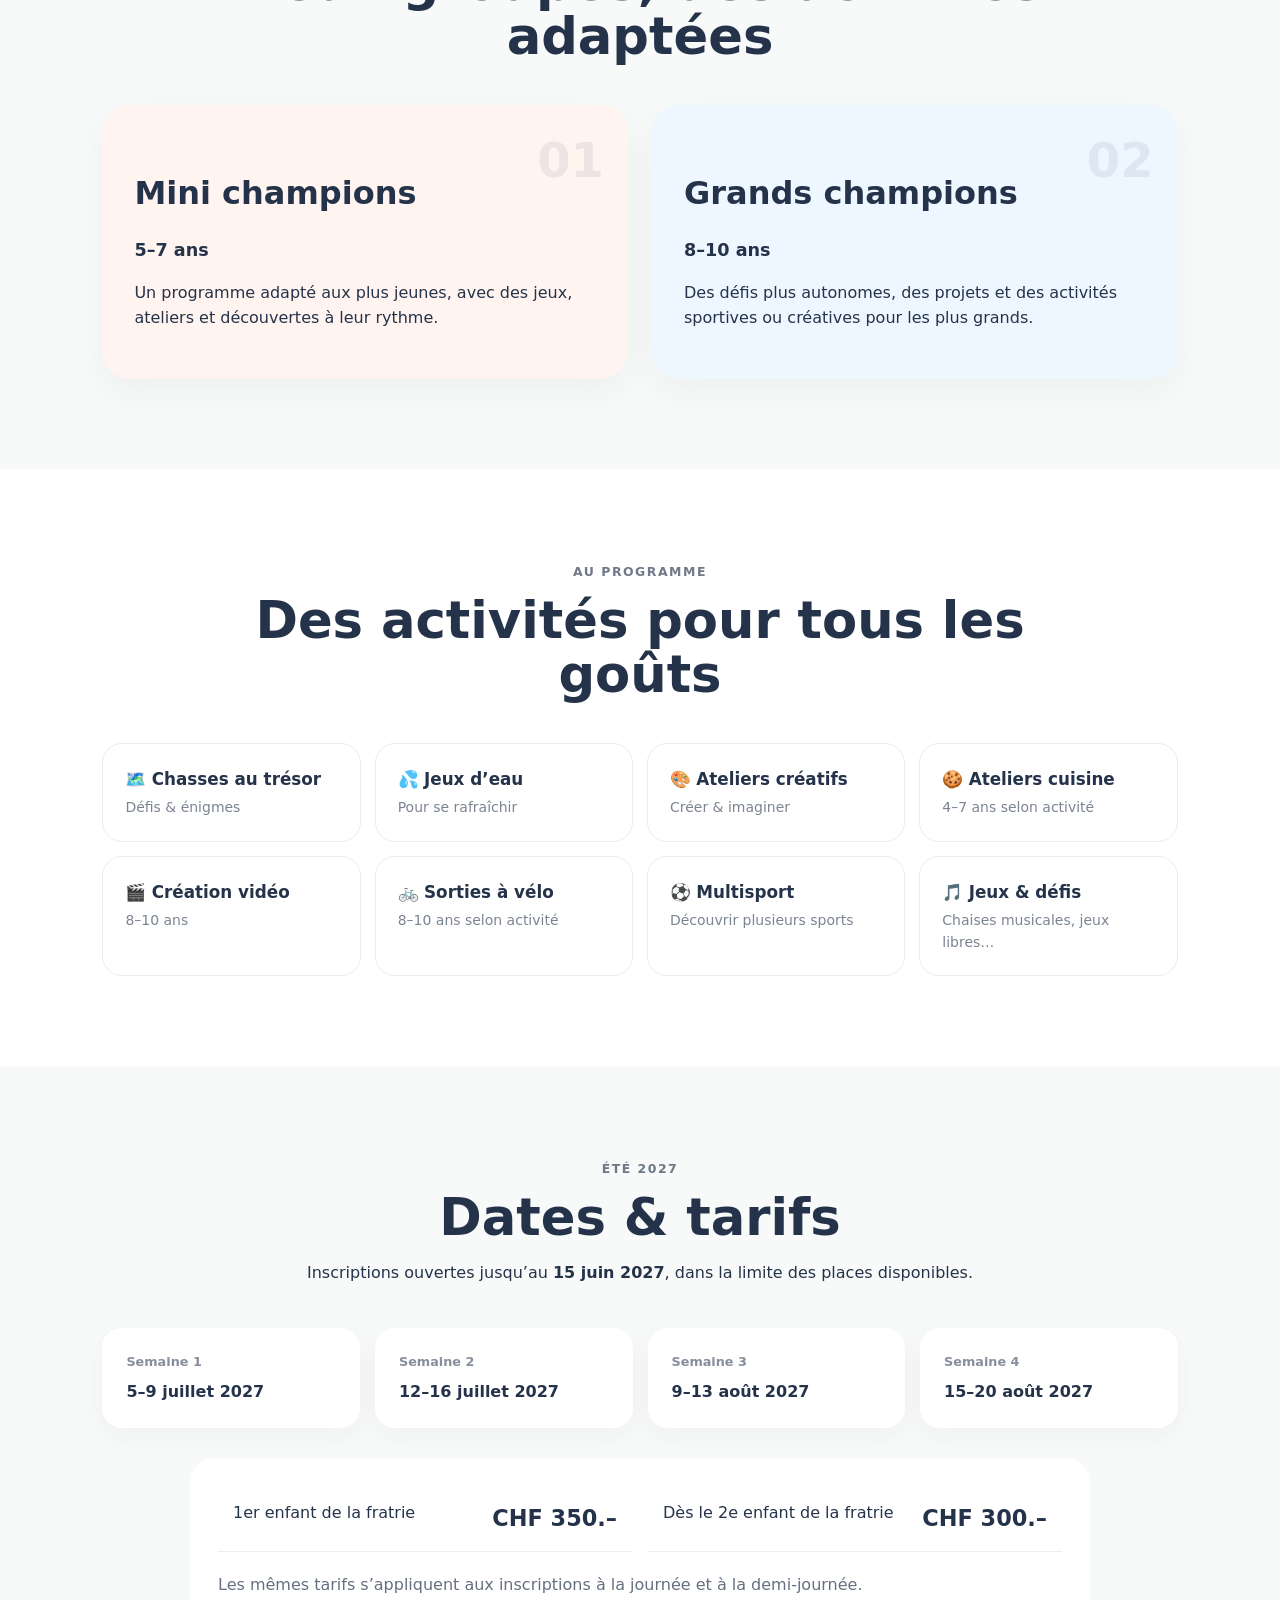
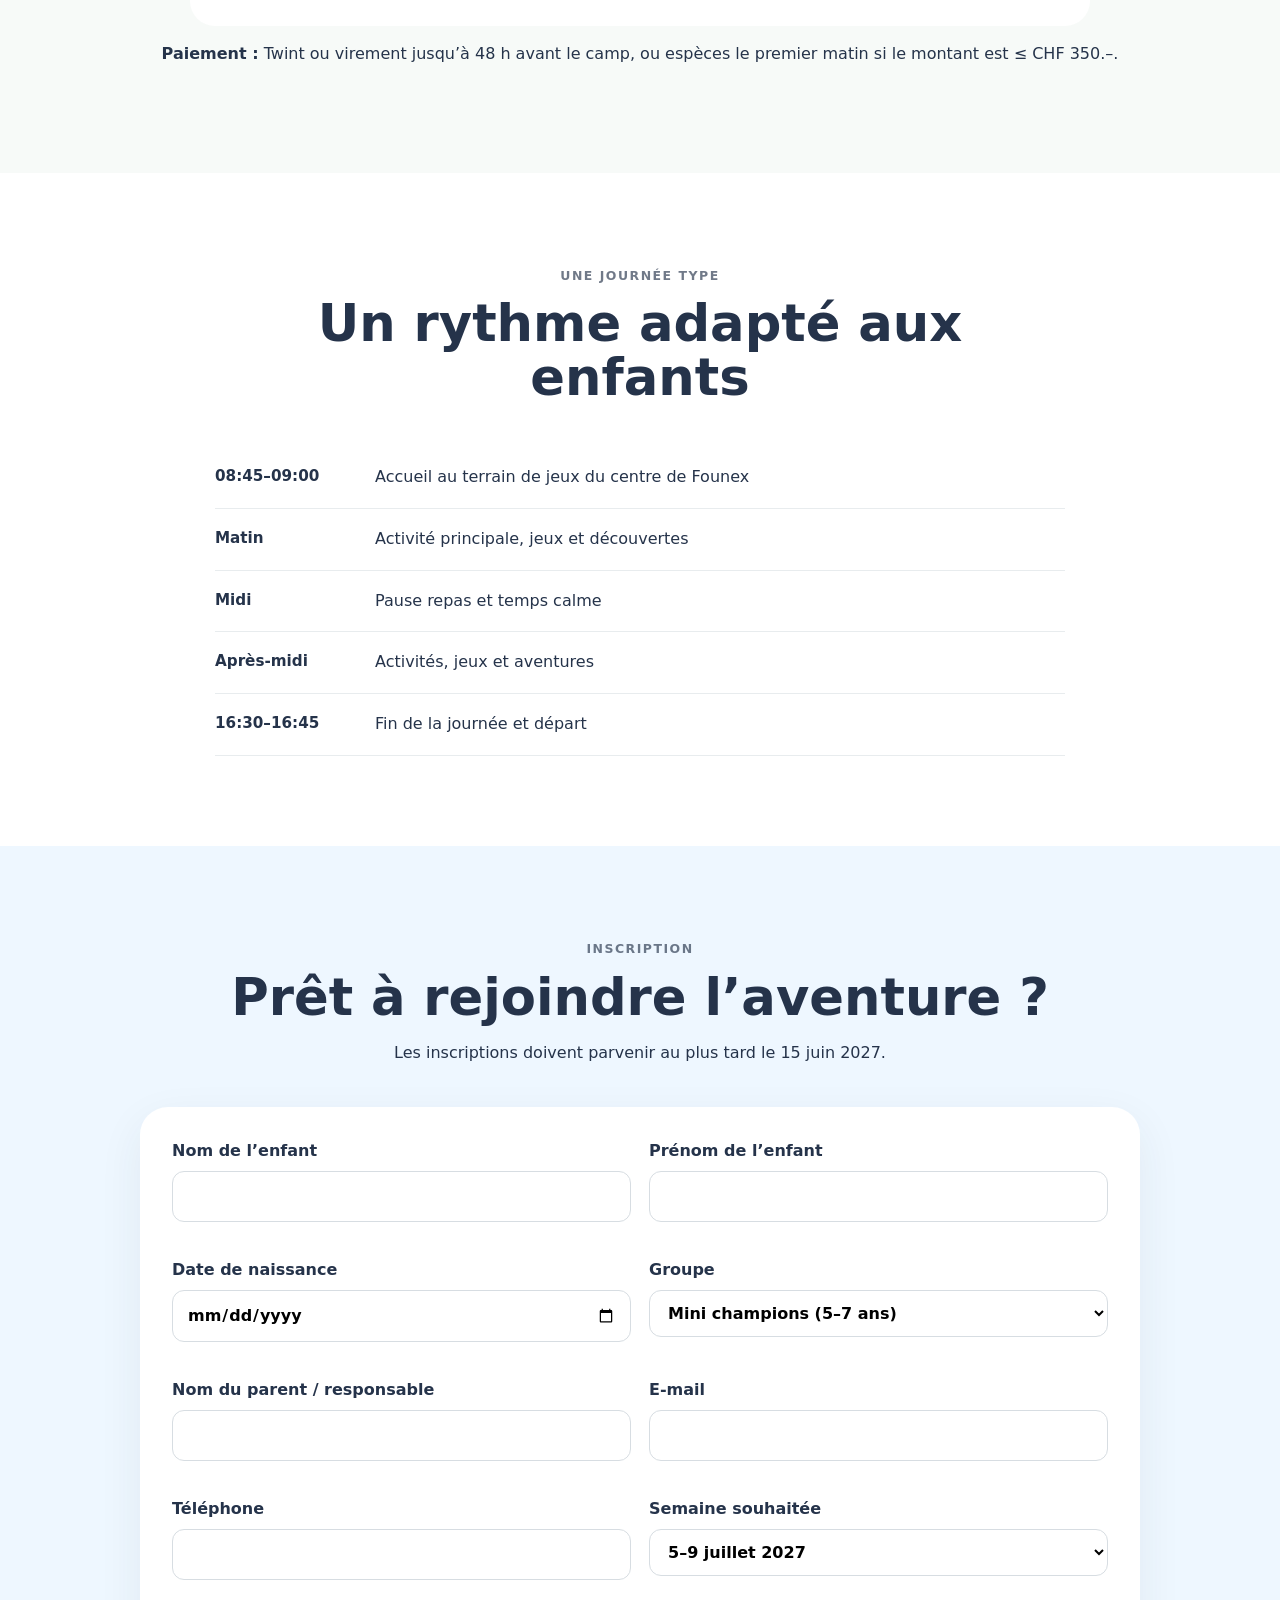
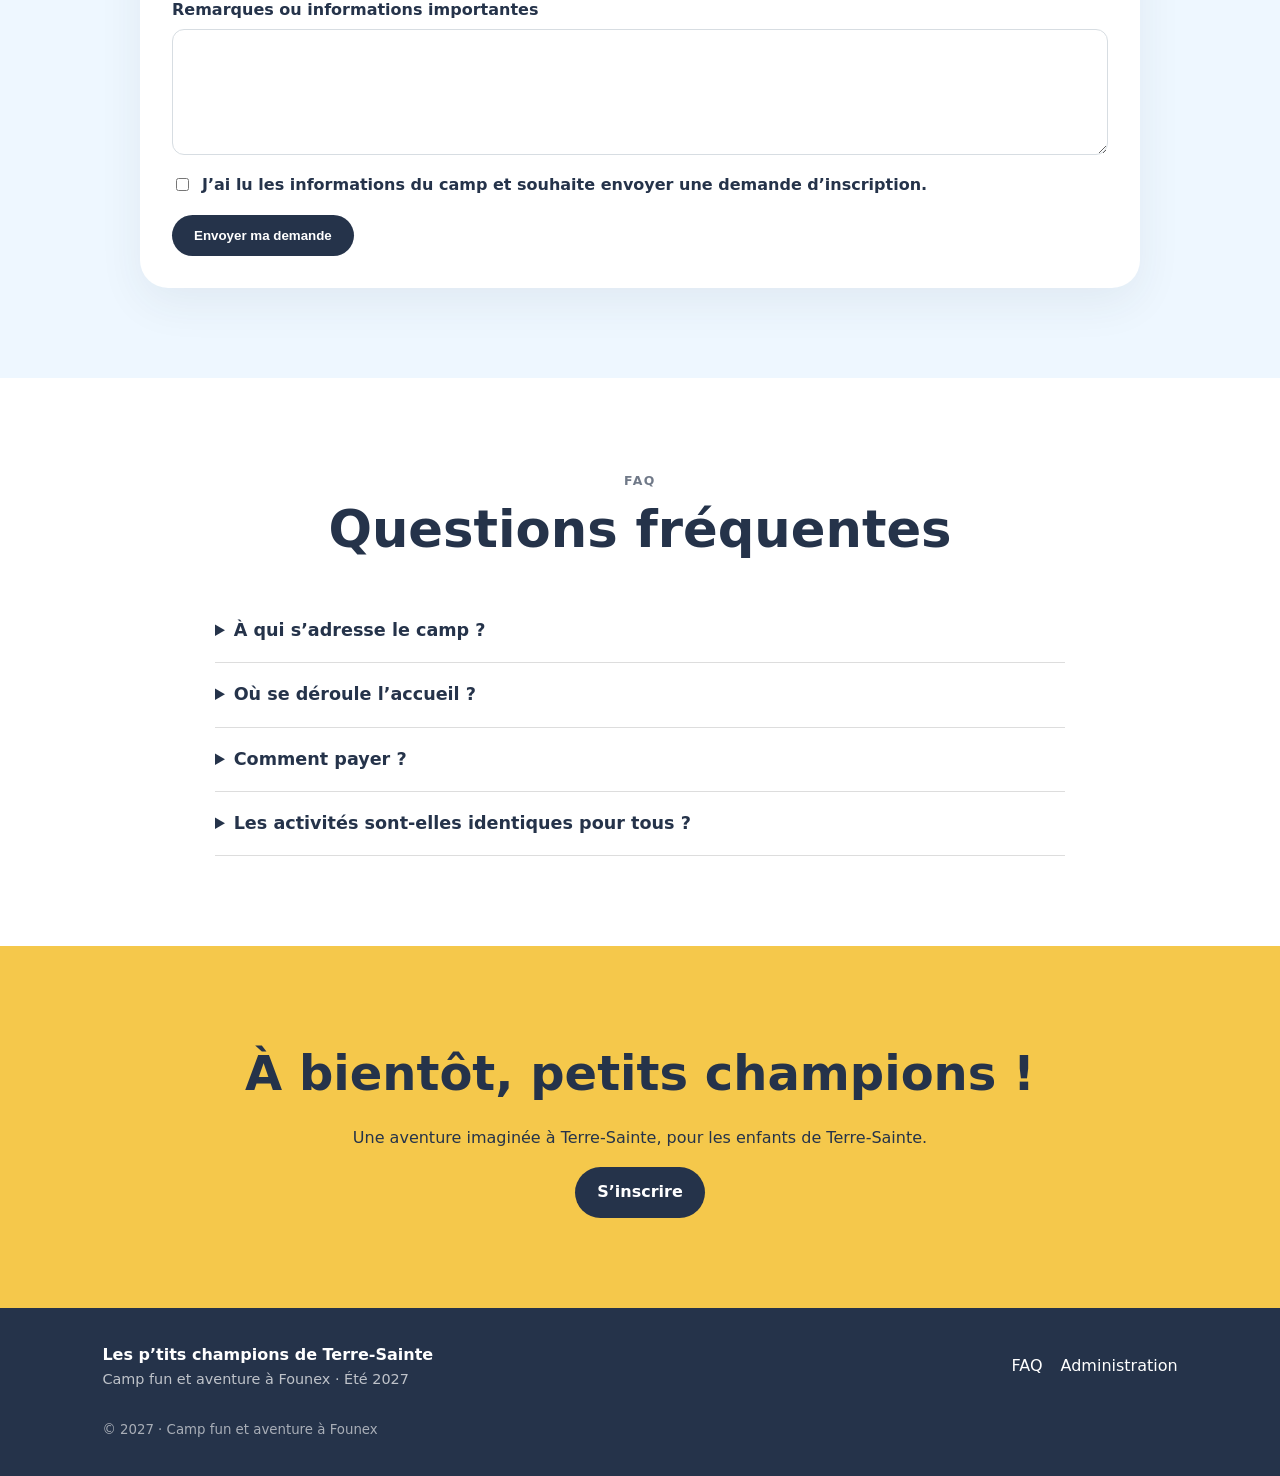
==== commit 6b3a835d: "Fix form tag indentation in index.html" ====
--- a/index.html
+++ b/index.html
@@ -108,7 +108,7 @@
 <section id="inscription" class="section registration">
   <div class="section-heading"><span class="eyebrow">INSCRIPTION</span><h2>Prêt à rejoindre l’aventure ?</h2><p>Les inscriptions doivent parvenir au plus tard le 15 juin 2027.</p></div>
   <div class="form-card">
-    <<form action="https://send.webforms.to/wft_8nikhew5dqtw7s926atw" method="POST">
+    <form action="https://send.webforms.to/wft_8nikhew5dqtw7s926atw" method="POST">
       <div class="form-grid">
         <label>Nom de l’enfant<input required name="child_name"></label>
         <label>Prénom de l’enfant<input required name="child_firstname"></label>
